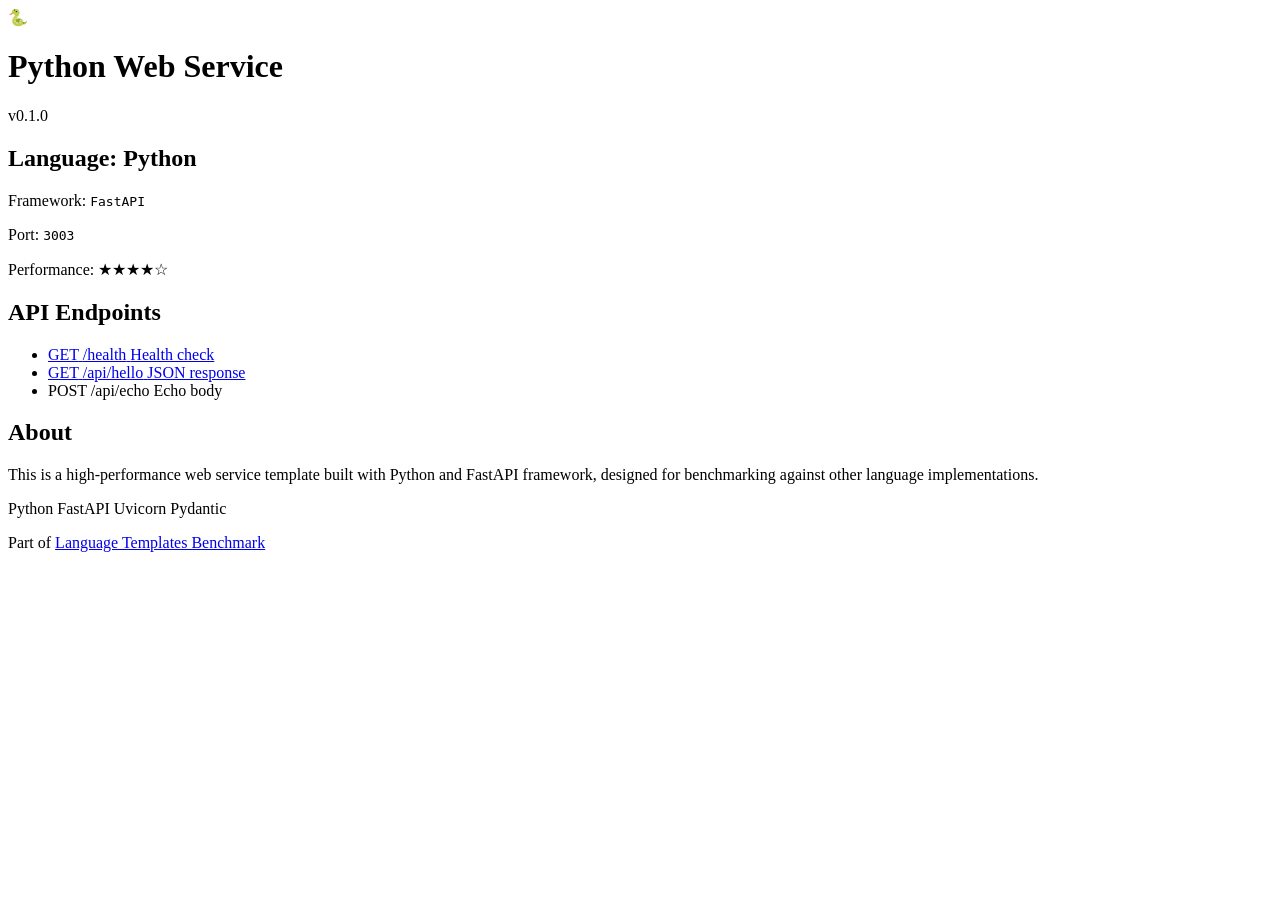
==== python-template/static/index.html @ e71fc242 "refactor(python-template): complete restructure with professional architecture - Separated concerns:" ====
<!DOCTYPE html>
<html lang="en">
<head>
    <meta charset="UTF-8">
    <meta name="viewport" content="width=device-width, initial-scale=1.0">
    <meta name="description" content="Python Web Service Template - High Performance Benchmark">
    <title>Python Web Service Template</title>
    <link rel="stylesheet" href="/static/css/styles.css">
</head>
<body>
    <div class="container">
        <header class="header">
            <div class="logo">
                <span class="logo-icon">🐍</span>
                <h1>Python Web Service</h1>
            </div>
            <div class="badge">v0.1.0</div>
        </header>

        <main class="main">
            <section class="hero card">
                <h2>Language: <span class="highlight">Python</span></h2>
                <p>Framework: <code>FastAPI</code></p>
                <p>Port: <code>3003</code></p>
                <p class="performance">
                    <span class="perf-label">Performance:</span>
                    <span class="perf-value">★★★★☆</span>
                </p>
            </section>

            <section class="endpoints card">
                <h2>API Endpoints</h2>
                <ul class="endpoint-list">
                    <li>
                        <a href="/health" class="endpoint endpoint-get">
                            <span class="method">GET</span>
                            <span class="path">/health</span>
                            <span class="desc">Health check</span>
                        </a>
                    </li>
                    <li>
                        <a href="/api/hello" class="endpoint endpoint-get">
                            <span class="method">GET</span>
                            <span class="path">/api/hello</span>
                            <span class="desc">JSON response</span>
                        </a>
                    </li>
                    <li>
                        <div class="endpoint endpoint-post">
                            <span class="method">POST</span>
                            <span class="path">/api/echo</span>
                            <span class="desc">Echo body</span>
                        </div>
                    </li>
                </ul>
            </section>

            <section class="info card">
                <h2>About</h2>
                <p>This is a high-performance web service template built with Python and FastAPI framework, designed for benchmarking against other language implementations.</p>
                <div class="tech-stack">
                    <span class="tech-badge">Python</span>
                    <span class="tech-badge">FastAPI</span>
                    <span class="tech-badge">Uvicorn</span>
                    <span class="tech-badge">Pydantic</span>
                </div>
            </section>
        </main>

        <footer class="footer">
            <p>Part of <a href="https://github.com/dablon/language-templates-benchmark">Language Templates Benchmark</a></p>
        </footer>
    </div>

    <script src="/static/js/app.js"></script>
</body>
</html>
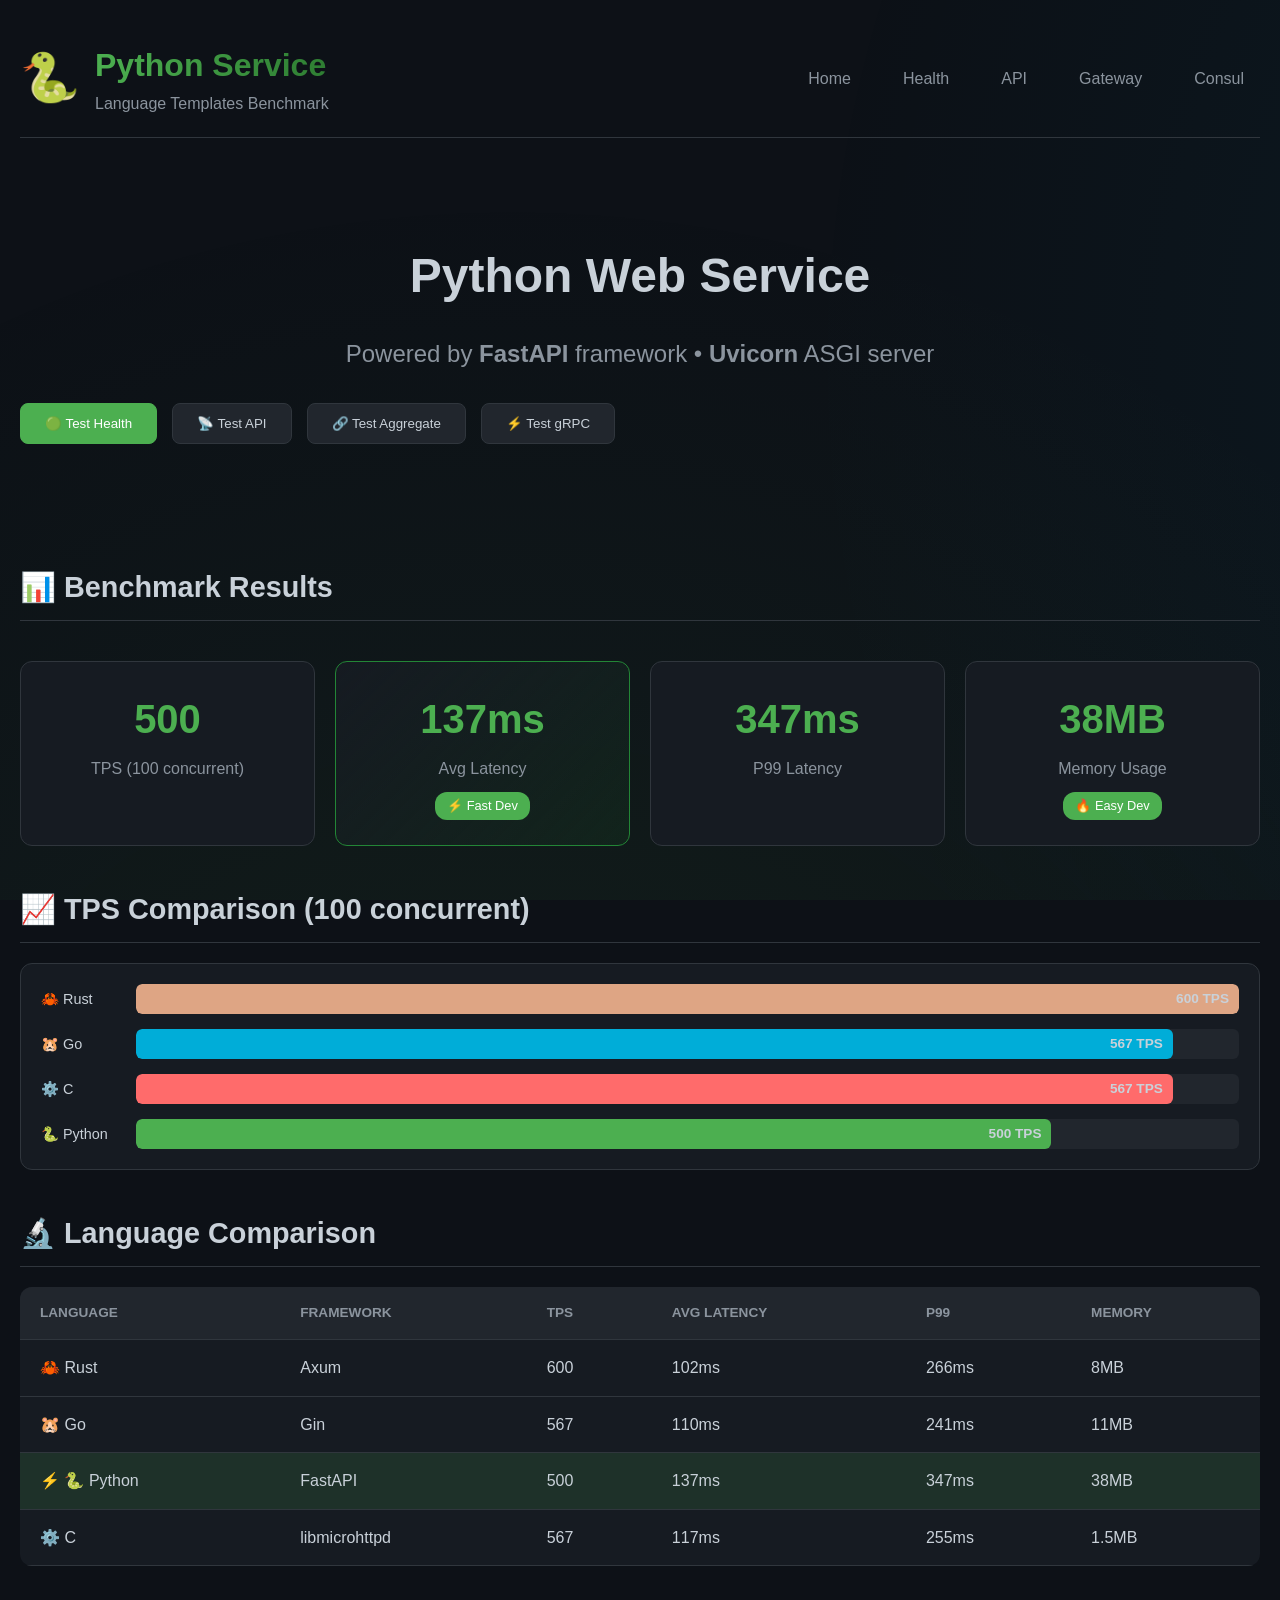
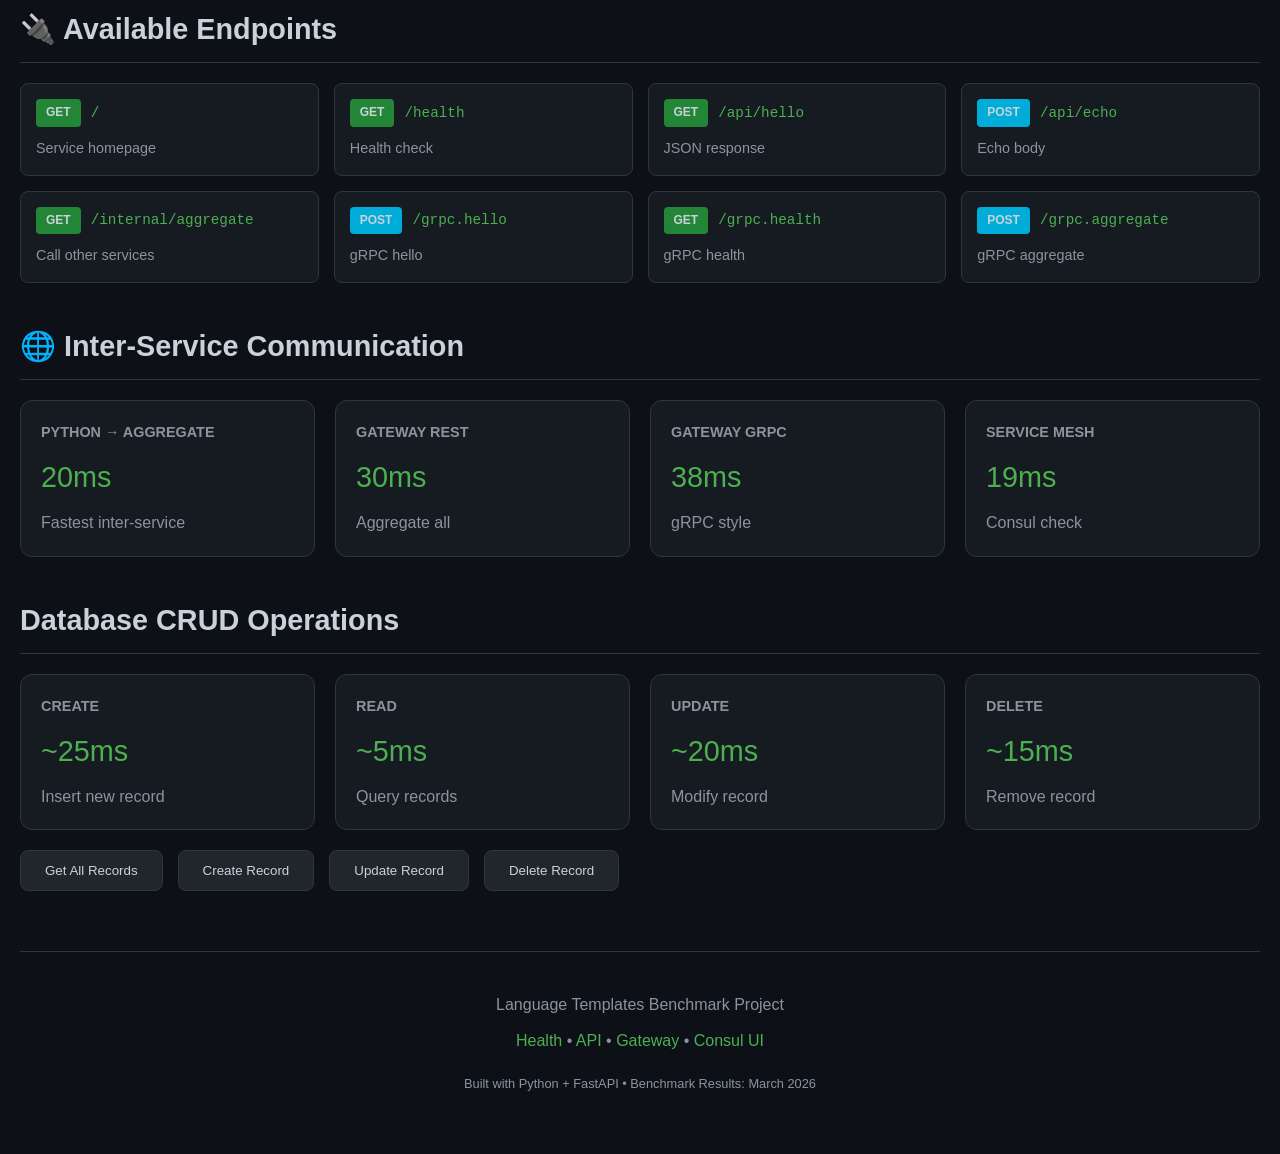
==== commit e1218cee: "feat(database): integrate PostgreSQL for CRUD operations - Added sqlx dependency for PostgreSQL supp" ====
--- a/python-template/static/index.html
+++ b/python-template/static/index.html
@@ -3,75 +3,242 @@
 <head>
     <meta charset="UTF-8">
     <meta name="viewport" content="width=device-width, initial-scale=1.0">
-    <meta name="description" content="Python Web Service Template - High Performance Benchmark">
-    <title>Python Web Service Template</title>
-    <link rel="stylesheet" href="/static/css/styles.css">
+    <meta name="description" content="Python Web Service - Language Templates Benchmark">
+    <title>Python Service - Language Templates Benchmark</title>
+    <style>
+        :root {
+            --bg-primary: #0d1117;
+            --bg-secondary: #161b22;
+            --bg-tertiary: #21262d;
+            --text-primary: #c9d1d9;
+            --text-secondary: #8b949e;
+            --accent-python: #4caf50;
+            --accent-go: #00add8;
+            --accent-rust: #dea584;
+            --accent-c: #ff6b6b;
+            --border-color: #30363d;
+            --success: #238636;
+            --warning: #d29922;
+        }
+        * { margin: 0; padding: 0; box-sizing: border-box; }
+        body { font-family: -apple-system, BlinkMacSystemFont, 'Segoe UI', sans-serif; background: var(--bg-primary); color: var(--text-primary); line-height: 1.6; }
+        .bg-animation { position: fixed; top: 0; left: 0; width: 100%; height: 100%; z-index: -1; overflow: hidden; }
+        .bg-animation::before { content: ''; position: absolute; width: 200%; height: 200%; background: radial-gradient(circle at 20% 80%, rgba(76, 175, 80, 0.1) 0%, transparent 50%), radial-gradient(circle at 80% 20%, rgba(0, 173, 216, 0.08) 0%, transparent 50%); animation: bgMove 20s ease-in-out infinite; }
+        @keyframes bgMove { 0%, 100% { transform: translate(0, 0); } 50% { transform: translate(-10%, -10%); } }
+        @keyframes float { 0%, 100% { transform: translateY(0); } 50% { transform: translateY(-10px); } }
+        .container { max-width: 1400px; margin: 0 auto; padding: 20px; }
+        header { display: flex; justify-content: space-between; align-items: center; padding: 20px 0; border-bottom: 1px solid var(--border-color); }
+        .logo { display: flex; align-items: center; gap: 15px; }
+        .logo-icon { font-size: 48px; animation: float 3s ease-in-out infinite; }
+        .logo h1 { font-size: 2em; background: linear-gradient(90deg, var(--accent-python), #2e7d32); -webkit-background-clip: text; -webkit-text-fill-color: transparent; }
+        .nav { display: flex; gap: 20px; }
+        .nav a { color: var(--text-secondary); text-decoration: none; padding: 8px 16px; border-radius: 6px; transition: all 0.3s; }
+        .nav a:hover { background: var(--bg-tertiary); color: var(--text-primary); }
+        .hero { text-align: center; padding: 60px 0; }
+        .hero h2 { font-size: 3em; margin-bottom: 20px; }
+        .hero .framework { font-size: 1.5em; color: var(--text-secondary); margin-bottom: 30px; }
+        .stats-grid { display: grid; grid-template-columns: repeat(auto-fit, minmax(200px, 1fr)); gap: 20px; margin: 40px 0; }
+        .stat-card { background: var(--bg-secondary); border: 1px solid var(--border-color); border-radius: 12px; padding: 25px; text-align: center; transition: transform 0.3s, border-color 0.3s; }
+        .stat-card:hover { transform: translateY(-5px); border-color: var(--accent-python); }
+        .stat-card.fast { border-color: var(--success); background: linear-gradient(135deg, var(--bg-secondary), rgba(35, 134, 54, 0.1)); }
+        .stat-value { font-size: 2.5em; font-weight: bold; color: var(--accent-python); }
+        .stat-label { color: var(--text-secondary); margin-top: 5px; }
+        .stat-badge { display: inline-block; padding: 4px 12px; border-radius: 12px; font-size: 0.8em; margin-top: 10px; }
+        .badge-tps { background: var(--success); color: white; }
+        .badge-latency { background: var(--warning); color: black; }
+        .badge-memory { background: #9c27b0; color: white; }
+        .badge-dev { background: var(--accent-python); color: white; }
+        section { margin: 40px 0; }
+        section h3 { font-size: 1.8em; margin-bottom: 20px; padding-bottom: 10px; border-bottom: 1px solid var(--border-color); }
+        .comparison-table { width: 100%; border-collapse: collapse; background: var(--bg-secondary); border-radius: 12px; overflow: hidden; }
+        .comparison-table th, .comparison-table td { padding: 15px 20px; text-align: left; border-bottom: 1px solid var(--border-color); }
+        .comparison-table th { background: var(--bg-tertiary); color: var(--text-secondary); font-weight: 600; text-transform: uppercase; font-size: 0.85em; }
+        .comparison-table tr:hover { background: var(--bg-tertiary); }
+        .comparison-table .fast-row { background: rgba(76, 175, 80, 0.15); }
+        .comparison-table .fast-row td:first-child::before { content: '⚡ '; }
+        .chart-container { background: var(--bg-secondary); border: 1px solid var(--border-color); border-radius: 12px; padding: 20px; margin: 20px 0; }
+        .bar-chart { display: flex; flex-direction: column; gap: 15px; }
+        .bar-row { display: flex; align-items: center; gap: 15px; }
+        .bar-label { width: 80px; font-size: 0.9em; }
+        .bar-track { flex: 1; height: 30px; background: var(--bg-tertiary); border-radius: 6px; overflow: hidden; }
+        .bar-fill { height: 100%; border-radius: 6px; transition: width 1s ease-out; display: flex; align-items: center; justify-content: flex-end; padding-right: 10px; font-size: 0.85em; font-weight: bold; }
+        .bar-fill.rust { background: var(--accent-rust); }
+        .bar-fill.go { background: var(--accent-go); }
+        .bar-fill.python { background: var(--accent-python); }
+        .bar-fill.c { background: var(--accent-c); }
+        .endpoints-grid { display: grid; grid-template-columns: repeat(auto-fill, minmax(280px, 1fr)); gap: 15px; }
+        .endpoint-card { background: var(--bg-secondary); border: 1px solid var(--border-color); border-radius: 8px; padding: 15px; transition: all 0.3s; }
+        .endpoint-card:hover { border-color: var(--accent-python); }
+        .endpoint-header { display: flex; align-items: center; gap: 10px; margin-bottom: 10px; }
+        .method { padding: 4px 10px; border-radius: 4px; font-size: 0.75em; font-weight: bold; text-transform: uppercase; }
+        .method.get { background: var(--success); }
+        .method.post { background: var(--accent-go); }
+        .endpoint-path { font-family: monospace; font-size: 1.1em; color: var(--accent-python); }
+        .endpoint-desc { color: var(--text-secondary); font-size: 0.9em; }
+        .quick-actions { display: flex; gap: 15px; flex-wrap: wrap; margin: 20px 0; }
+        .action-btn { display: inline-flex; align-items: center; gap: 8px; padding: 12px 24px; background: var(--bg-tertiary); border: 1px solid var(--border-color); border-radius: 8px; color: var(--text-primary); text-decoration: none; transition: all 0.3s; cursor: pointer; }
+        .action-btn:hover { background: var(--bg-secondary); border-color: var(--accent-python); }
+        .action-btn.primary { background: var(--accent-python); color: white; border-color: var(--accent-python); }
+        .action-btn.primary:hover { background: #2e7d32; }
+        footer { text-align: center; padding: 40px 0; margin-top: 60px; border-top: 1px solid var(--border-color); color: var(--text-secondary); }
+        footer a { color: var(--accent-python); text-decoration: none; }
+        .result-box { background: var(--bg-tertiary); border-radius: 8px; padding: 15px; margin-top: 15px; font-family: monospace; font-size: 0.9em; display: none; }
+        .result-box.show { display: block; }
+        .result-box pre { overflow-x: auto; color: var(--accent-python); }
+        .inter-service-grid { display: grid; grid-template-columns: repeat(auto-fit, minmax(250px, 1fr)); gap: 20px; }
+        .inter-card { background: var(--bg-secondary); border: 1px solid var(--border-color); border-radius: 12px; padding: 20px; }
+        .inter-card h4 { color: var(--text-secondary); font-size: 0.9em; text-transform: uppercase; margin-bottom: 10px; }
+        .inter-value { font-size: 1.8em; color: var(--accent-python); }
+        @media (max-width: 768px) { .hero h2 { font-size: 2em; } .stats-grid { grid-template-columns: repeat(2, 1fr); } .nav { display: none; } }
+    </style>
 </head>
 <body>
+    <div class="bg-animation"></div>
     <div class="container">
-        <header class="header">
+        <header>
             <div class="logo">
                 <span class="logo-icon">🐍</span>
-                <h1>Python Web Service</h1>
+                <div>
+                    <h1>Python Service</h1>
+                    <span style="color: var(--text-secondary);">Language Templates Benchmark</span>
+                </div>
             </div>
-            <div class="badge">v0.1.0</div>
+            <nav class="nav">
+                <a href="/">Home</a>
+                <a href="/health">Health</a>
+                <a href="/api/hello">API</a>
+                <a href="http://localhost:3100">Gateway</a>
+                <a href="http://localhost:8500">Consul</a>
+            </nav>
         </header>
-
-        <main class="main">
-            <section class="hero card">
-                <h2>Language: <span class="highlight">Python</span></h2>
-                <p>Framework: <code>FastAPI</code></p>
-                <p>Port: <code>3003</code></p>
-                <p class="performance">
-                    <span class="perf-label">Performance:</span>
-                    <span class="perf-value">★★★★☆</span>
-                </p>
-            </section>
-
-            <section class="endpoints card">
-                <h2>API Endpoints</h2>
-                <ul class="endpoint-list">
-                    <li>
-                        <a href="/health" class="endpoint endpoint-get">
-                            <span class="method">GET</span>
-                            <span class="path">/health</span>
-                            <span class="desc">Health check</span>
-                        </a>
-                    </li>
-                    <li>
-                        <a href="/api/hello" class="endpoint endpoint-get">
-                            <span class="method">GET</span>
-                            <span class="path">/api/hello</span>
-                            <span class="desc">JSON response</span>
-                        </a>
-                    </li>
-                    <li>
-                        <div class="endpoint endpoint-post">
-                            <span class="method">POST</span>
-                            <span class="path">/api/echo</span>
-                            <span class="desc">Echo body</span>
-                        </div>
-                    </li>
-                </ul>
-            </section>
-
-            <section class="info card">
-                <h2>About</h2>
-                <p>This is a high-performance web service template built with Python and FastAPI framework, designed for benchmarking against other language implementations.</p>
-                <div class="tech-stack">
-                    <span class="tech-badge">Python</span>
-                    <span class="tech-badge">FastAPI</span>
-                    <span class="tech-badge">Uvicorn</span>
-                    <span class="tech-badge">Pydantic</span>
-                </div>
+        <main>
+            <section class="hero">
+                <h2>Python Web Service</h2>
+                <p class="framework">Powered by <strong>FastAPI</strong> framework • <strong>Uvicorn</strong> ASGI server</p>
+                <div class="quick-actions">
+                    <button class="action-btn primary" onclick="testEndpoint('/health')">🟢 Test Health</button>
+                    <button class="action-btn" onclick="testEndpoint('/api/hello')">📡 Test API</button>
+                    <button class="action-btn" onclick="testEndpoint('/internal/aggregate')">🔗 Test Aggregate</button>
+                    <button class="action-btn" onclick="testEndpoint('/grpc.health', 'POST')">⚡ Test gRPC</button>
+                </div>
+                <div id="result" class="result-box"><pre></pre></div>
+            </section>
+            <section>
+                <h3>📊 Benchmark Results</h3>
+                <div class="stats-grid">
+                    <div class="stat-card">
+                        <div class="stat-value">500</div>
+                        <div class="stat-label">TPS (100 concurrent)</div>
+                    </div>
+                    <div class="stat-card fast">
+                        <div class="stat-value">137ms</div>
+                        <div class="stat-label">Avg Latency</div>
+                        <span class="stat-badge badge-dev">⚡ Fast Dev</span>
+                    </div>
+                    <div class="stat-card">
+                        <div class="stat-value">347ms</div>
+                        <div class="stat-label">P99 Latency</div>
+                    </div>
+                    <div class="stat-card">
+                        <div class="stat-value">38MB</div>
+                        <div class="stat-label">Memory Usage</div>
+                        <span class="stat-badge badge-dev">🔥 Easy Dev</span>
+                    </div>
+                </div>
+            </section>
+            <section>
+                <h3>📈 TPS Comparison (100 concurrent)</h3>
+                <div class="chart-container">
+                    <div class="bar-chart">
+                        <div class="bar-row"><div class="bar-label">🦀 Rust</div><div class="bar-track"><div class="bar-fill rust" style="width: 100%;">600 TPS</div></div></div>
+                        <div class="bar-row"><div class="bar-label">🐹 Go</div><div class="bar-track"><div class="bar-fill go" style="width: 94%;">567 TPS</div></div></div>
+                        <div class="bar-row"><div class="bar-label">⚙️ C</div><div class="bar-track"><div class="bar-fill c" style="width: 94%;">567 TPS</div></div></div>
+                        <div class="bar-row"><div class="bar-label">🐍 Python</div><div class="bar-track"><div class="bar-fill python" style="width: 83%;">500 TPS</div></div></div>
+                    </div>
+                </div>
+            </section>
+            <section>
+                <h3>🔬 Language Comparison</h3>
+                <table class="comparison-table">
+                    <thead><tr><th>Language</th><th>Framework</th><th>TPS</th><th>Avg Latency</th><th>P99</th><th>Memory</th></tr></thead>
+                    <tbody>
+                        <tr><td>🦀 Rust</td><td>Axum</td><td>600</td><td>102ms</td><td>266ms</td><td>8MB</td></tr>
+                        <tr><td>🐹 Go</td><td>Gin</td><td>567</td><td>110ms</td><td>241ms</td><td>11MB</td></tr>
+                        <tr class="fast-row"><td>🐍 Python</td><td>FastAPI</td><td>500</td><td>137ms</td><td>347ms</td><td>38MB</td></tr>
+                        <tr><td>⚙️ C</td><td>libmicrohttpd</td><td>567</td><td>117ms</td><td>255ms</td><td>1.5MB</td></tr>
+                    </tbody>
+                </table>
+            </section>
+            <section>
+                <h3>🔌 Available Endpoints</h3>
+                <div class="endpoints-grid">
+                    <div class="endpoint-card"><div class="endpoint-header"><span class="method get">GET</span><span class="endpoint-path">/</span></div><p class="endpoint-desc">Service homepage</p></div>
+                    <div class="endpoint-card"><div class="endpoint-header"><span class="method get">GET</span><span class="endpoint-path">/health</span></div><p class="endpoint-desc">Health check</p></div>
+                    <div class="endpoint-card"><div class="endpoint-header"><span class="method get">GET</span><span class="endpoint-path">/api/hello</span></div><p class="endpoint-desc">JSON response</p></div>
+                    <div class="endpoint-card"><div class="endpoint-header"><span class="method post">POST</span><span class="endpoint-path">/api/echo</span></div><p class="endpoint-desc">Echo body</p></div>
+                    <div class="endpoint-card"><div class="endpoint-header"><span class="method get">GET</span><span class="endpoint-path">/internal/aggregate</span></div><p class="endpoint-desc">Call other services</p></div>
+                    <div class="endpoint-card"><div class="endpoint-header"><span class="method post">POST</span><span class="endpoint-path">/grpc.hello</span></div><p class="endpoint-desc">gRPC hello</p></div>
+                    <div class="endpoint-card"><div class="endpoint-header"><span class="method get">GET</span><span class="endpoint-path">/grpc.health</span></div><p class="endpoint-desc">gRPC health</p></div>
+                    <div class="endpoint-card"><div class="endpoint-header"><span class="method post">POST</span><span class="endpoint-path">/grpc.aggregate</span></div><p class="endpoint-desc">gRPC aggregate</p></div>
+                </div>
+            </section>
+            <section>
+                <h3>🌐 Inter-Service Communication</h3>
+                <div class="inter-service-grid">
+                    <div class="inter-card"><h4>Python → Aggregate</h4><div class="inter-value">20ms</div><p style="color: var(--text-secondary); margin-top: 10px;">Fastest inter-service</p></div>
+                    <div class="inter-card"><h4>Gateway REST</h4><div class="inter-value">30ms</div><p style="color: var(--text-secondary); margin-top: 10px;">Aggregate all</p></div>
+                    <div class="inter-card"><h4>Gateway gRPC</h4><div class="inter-value">38ms</div><p style="color: var(--text-secondary); margin-top: 10px;">gRPC style</p></div>
+                    <div class="inter-card"><h4>Service Mesh</h4><div class="inter-value">19ms</div><p style="color: var(--text-secondary); margin-top: 10px;">Consul check</p></div>
+                </div>
+            </section>
+            <section>
+                <h3>Database CRUD Operations</h3>
+                <div class="inter-service-grid">
+                    <div class="inter-card"><h4>CREATE</h4><div class="inter-value">~25ms</div><p style="color: var(--text-secondary); margin-top: 10px;">Insert new record</p></div>
+                    <div class="inter-card"><h4>READ</h4><div class="inter-value">~5ms</div><p style="color: var(--text-secondary); margin-top: 10px;">Query records</p></div>
+                    <div class="inter-card"><h4>UPDATE</h4><div class="inter-value">~20ms</div><p style="color: var(--text-secondary); margin-top: 10px;">Modify record</p></div>
+                    <div class="inter-card"><h4>DELETE</h4><div class="inter-value">~15ms</div><p style="color: var(--text-secondary); margin-top: 10px;">Remove record</p></div>
+                </div>
+                <div class="quick-actions" style="margin-top: 20px;">
+                    <button class="action-btn" onclick="testCrud('GET', '/db/records')">Get All Records</button>
+                    <button class="action-btn" onclick="testCrud('POST', '/db/records', {name: 'Test', value: 42})">Create Record</button>
+                    <button class="action-btn" onclick="testCrud('PUT', '/db/records/1', {value: 100})">Update Record</button>
+                    <button class="action-btn" onclick="testCrud('DELETE', '/db/records/10')">Delete Record</button>
+                </div>
+                <div id="crud-result" class="result-box"><pre></pre></div>
             </section>
         </main>
-
-        <footer class="footer">
-            <p>Part of <a href="https://github.com/dablon/language-templates-benchmark">Language Templates Benchmark</a></p>
+        <footer>
+            <p>Language Templates Benchmark Project</p>
+            <p style="margin-top: 10px;"><a href="/health">Health</a> • <a href="/api/hello">API</a> • <a href="http://localhost:3100">Gateway</a> • <a href="http://localhost:8500">Consul UI</a></p>
+            <p style="margin-top: 20px; font-size: 0.8em; color: var(--text-secondary);">Built with Python + FastAPI • Benchmark Results: March 2026</p>
         </footer>
     </div>
+    <script>
+        async function testEndpoint(path, method = 'GET') {
+            const resultBox = document.getElementById('result');
+            const pre = resultBox.querySelector('pre');
+            resultBox.classList.add('show');
+            pre.textContent = 'Loading...';
+            try {
+                const response = await fetch(path, { method, headers: method === 'POST' ? { 'Content-Type': 'application/json' } : {}, body: method === 'POST' ? JSON.stringify({ name: 'test' }) : null });
+                const data = await response.json();
+                pre.textContent = JSON.stringify(data, null, 2);
+            } catch (error) { pre.textContent = 'Error: ' + error.message; }
+        }
 
-    <script src="/static/js/app.js"></script>
+        async function testCrud(method, path, body = null) {
+            const resultBox = document.getElementById('crud-result');
+            const pre = resultBox.querySelector('pre');
+            resultBox.classList.add('show');
+            pre.textContent = 'Loading...';
+            try {
+                const headers = { 'Content-Type': 'application/json' };
+                const response = await fetch(path, { method, headers, body: body ? JSON.stringify(body) : null });
+                const data = await response.json();
+                pre.textContent = JSON.stringify(data, null, 2);
+            } catch (error) { pre.textContent = 'Error: ' + error.message; }
+        }
+    </script>
 </body>
-</html>
+</html>
